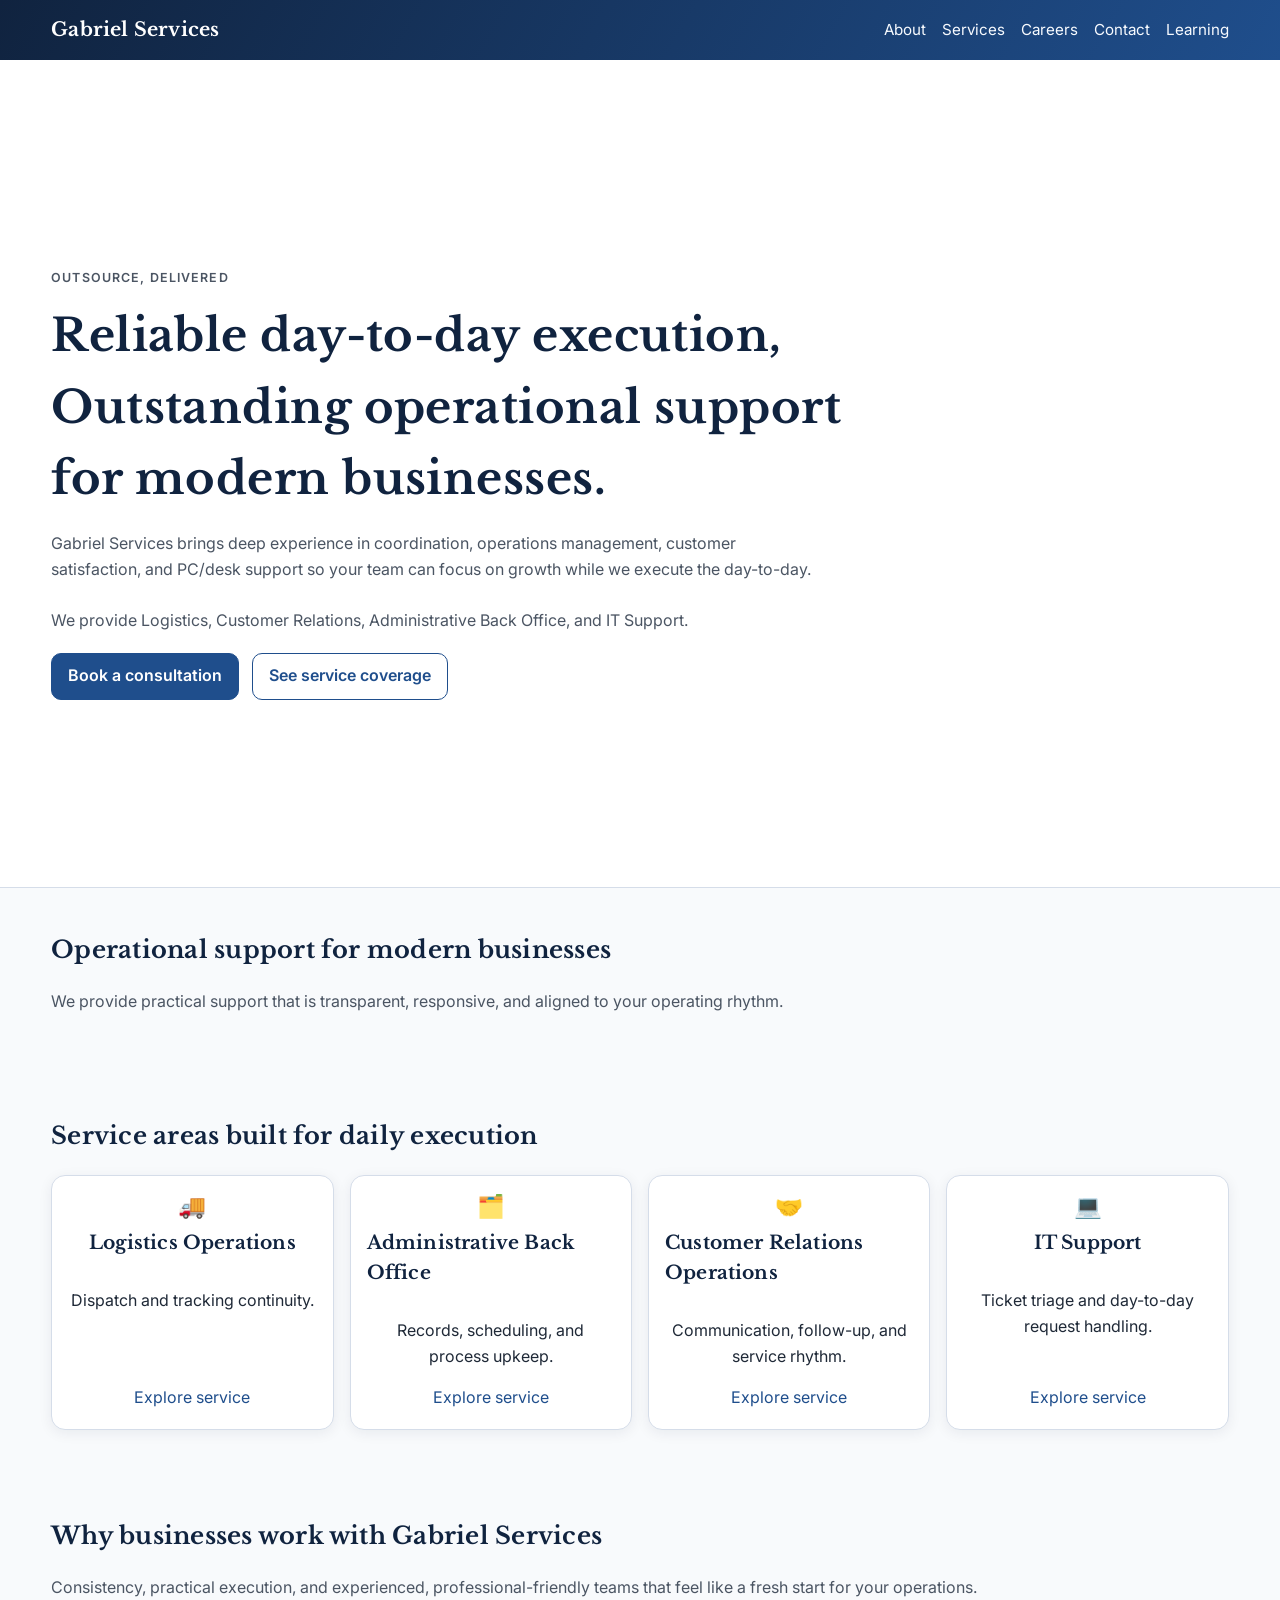
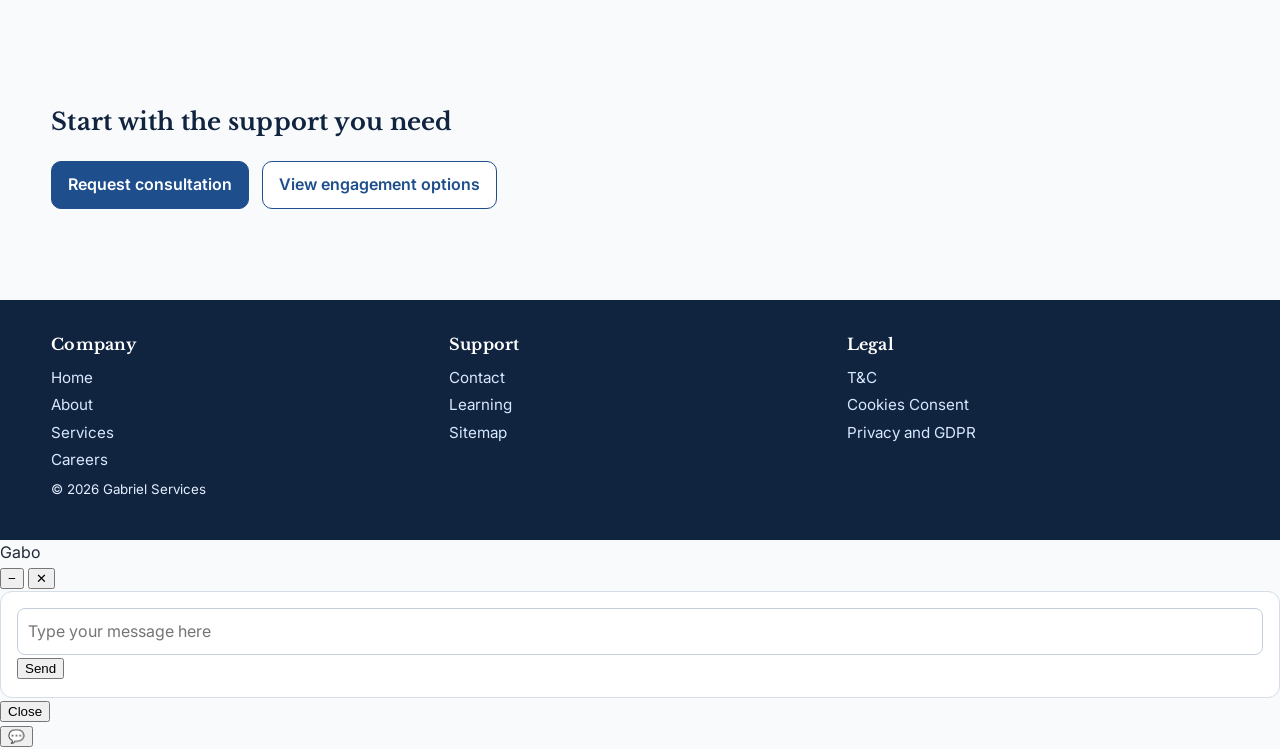
==== index.html @ 9053c262 "Merge branch 'main' into codex/add-icons-to-service-categories" ====
<!doctype html>
<html lang="en">
  <head>
    <meta charset="UTF-8" />
    <meta name="viewport" content="width=device-width, initial-scale=1.0" />
    <title>Gabriel Services | Outsource, Delivered</title>
    <link rel="preconnect" href="https://fonts.googleapis.com" />
    <link rel="preconnect" href="https://fonts.gstatic.com" crossorigin />
    <link
      href="https://fonts.googleapis.com/css2?family=Inter:wght@400;600;700&family=Libre+Baskerville:wght@400;700&display=swap"
      rel="stylesheet"
    />
    <link rel="stylesheet" href="assets/styles.css" />
    <link
      rel="stylesheet"
      href="https://cdnjs.cloudflare.com/ajax/libs/font-awesome/6.5.0/css/all.min.css"
      crossorigin="anonymous"
      referrerpolicy="no-referrer"
    />
  </head>
  <body>
    <header>
      <div class="container topbar">
        <a class="brand serif" href="/myservices/">Gabriel Services</a>
        <nav class="main-nav">
          <a href="/myservices/about/">About</a><a href="/myservices/services/">Services</a
          ><a href="/myservices/careers/">Careers</a><a href="/myservices/contact/">Contact</a
          ><a href="/myservices/learning/">Learning</a>
        </nav>
      </div>
    </header>

    <section class="hero">
      <div class="container">
        <p class="eyebrow">Outsource, Delivered</p>
        <h1>
          Reliable day-to-day execution,<br />
          Outstanding operational support<br />
          for modern businesses.
        </h1>
        <p>
          Gabriel Services brings deep experience in coordination, operations
          management, customer satisfaction, and PC/desk support so your team
          can focus on growth while we execute the day-to-day.
          <br /><br />
          We provide Logistics, Customer Relations, Administrative Back Office,
          and IT Support.
        </p>
        <div class="cta-row">
          <a class="btn primary" href="/myservices/contact/">Book a consultation</a>
          <a class="btn ghost" href="/myservices/services/">See service coverage</a>
        </div>
      </div>
    </section>

    <section class="section">
      <div class="container">
        <h2>Operational support for modern businesses</h2>
        <p class="muted">
          We provide practical support that is transparent, responsive, and
          aligned to your operating rhythm.
        </p>
      </div>
    </section>
    <section class="section">
      <div class="container">
        <h2>Service areas built for daily execution</h2>
        <div class="grid four services-preview-grid">
          <article class="card service-card">
            <span class="service-icon" aria-hidden="true">🚚</span>
            <h3 data-scramble="Logistics Operations">Logistics Operations</h3>
            <p>Dispatch and tracking continuity.</p>
            <a href="/myservices/services/logistics-operations/">Explore service</a>
          </article>
          <article class="card service-card">
            <span class="service-icon" aria-hidden="true">🗂️</span>
            <h3 data-scramble="Administrative Back Office">
              Administrative Back Office
            </h3>
            <p>Records, scheduling, and process upkeep.</p>
            <a href="/myservices/services/administrative-backoffice/">Explore service</a>
          </article>
          <article class="card service-card">
            <span class="service-icon" aria-hidden="true">🤝</span>
            <h3 data-scramble="Customer Relations Operations">
              Customer Relations Operations
            </h3>
            <p>Communication, follow-up, and service rhythm.</p>
            <a href="/myservices/services/customer-relations/">Explore service</a>
          </article>
          <article class="card service-card">
            <span class="service-icon" aria-hidden="true">💻</span>
            <h3 data-scramble="IT Support">IT Support</h3>
            <p>Ticket triage and day-to-day request handling.</p>
            <a href="/myservices/services/it-support/">Explore service</a>
          </article>
        </div>
      </div>
    </section>

    <section class="section">
      <div class="container">
        <h2>Why businesses work with Gabriel Services</h2>
        <p class="muted">
          Consistency, practical execution, and experienced,
          professional-friendly teams that feel like a fresh start for your
          operations.
        </p>
      </div>
    </section>
    <section class="section">
      <div class="container">
        <h2>Start with the support you need</h2>
        <div class="cta-row">
          <a class="btn primary" href="/myservices/contact/">Request consultation</a
          ><a class="btn ghost" href="/myservices/services/">View engagement options</a>
        </div>
      </div>
    </section>

    <footer>
      <div class="container footer-grid">
        <div>
          <h4>Company</h4>
          <a href="/myservices/">Home</a><a href="/myservices/about/">About</a
          ><a href="/myservices/services/">Services</a><a href="/myservices/careers/">Careers</a>
        </div>
        <div>
          <h4>Support</h4>
          <a href="/myservices/contact/">Contact</a><a href="/myservices/learning/">Learning</a
          ><a href="/myservices/sitemap.xml">Sitemap</a>
        </div>
        <div>
          <h4>Legal</h4>
          <a href="/myservices/legal/terms.html">T&C</a
          ><a href="/myservices/legal/cookies.html">Cookies Consent</a
          ><a href="/myservices/legal/privacy-gdpr.html">Privacy and GDPR</a>
        </div>
      </div>
      <div class="container"><small>© 2026 Gabriel Services</small></div>
    </footer>

    <nav class="mobile-nav" aria-label="Mobile Navigation">
      <div id="services-dropup" class="services-dropup">
        <a href="/myservices/services/logistics-operations/">Logistics</a>
        <a href="/myservices/services/administrative-backoffice/">Admin Back Office</a>
        <a href="/myservices/services/customer-relations/">Customer Relations</a>
        <a href="/myservices/services/it-support/">IT Support</a>
      </div>
      <div class="menu">
        <a href="/myservices/">Home</a>
        <button id="mobile-services-toggle" type="button">Services</button>
        <a href="/myservices/careers/">Careers</a>
        <a href="#chatbot-container" id="open-chatbot-link">Chatbot</a>
        <a href="/myservices/contact/">Contact</a>
      </div>
    </nav>

    <div
      id="chatbot-container"
      class="minimized"
      role="dialog"
      aria-label="Gabo chatbot"
    >
      <div id="chatbot-header">
        <span>Gabo</span>
        <div id="chatbot-header-controls">
          <button id="chatbot-minimize" type="button" aria-label="Minimize">
            &minus;
          </button>
          <button id="chatbot-close" type="button" aria-label="Close">
            &#10005;
          </button>
        </div>
      </div>
      <div id="chat-log" aria-live="polite"></div>
      <div id="chatbot-form-container">
        <form id="chatbot-input-row" autocomplete="off">
          <input
            id="chatbot-input"
            type="text"
            placeholder="Type your message here"
            required
            maxlength="1000"
          /><button id="chatbot-send" type="submit" aria-label="Send">
            Send
          </button>
        </form>
        <button id="chatbot-close-footer" type="button">Close</button>
      </div>
    </div>
    <div id="chatbot-backdrop" class="hidden" aria-hidden="true"></div>
    <button
      id="chatbot-launcher"
      class="visible"
      type="button"
      aria-label="Open chatbot"
      aria-expanded="false"
    >
      <span aria-hidden="true">💬</span>
    </button>
    <script src="/myservices/assets/footer.js"></script>
    <script src="/myservices/assets/main.js"></script>
  </body>
</html>
---- assets/styles.css ----
:root {
  --brand-navy: #10233f;
  --brand-blue: #1f4e8c;
  --brand-sky: #e9f1fb;
  --brand-gold: #b18a41;
  --text: #1f2937;
  --muted: #4b5563;
  --surface: #fff;
  --border: #d5dde9;
  --cta: #1f4e8c;
  --cta-hover: #163860;
}
* {
  box-sizing: border-box;
}
body {
  margin: 0;
  color: var(--text);
  background: #f8fafc;
  font-family: "Inter", "Segoe UI", Arial, sans-serif;
  line-height: 1.6;
  padding-bottom: 0;
}
.skip-link {
  position: absolute;
  left: -999px;
  top: 0.5rem;
  z-index: 200;
  background: #ffffff;
  color: var(--brand-navy);
  border: 2px solid var(--brand-blue);
  border-radius: 8px;
  padding: 0.45rem 0.75rem;
}
.skip-link:focus {
  left: 0.8rem;
}
h1,
h2,
h3,
h4,
.serif {
  font-family: "Libre Baskerville", "Times New Roman", Georgia, serif;
  letter-spacing: 0.01em;
}
a {
  color: var(--brand-blue);
  text-decoration: none;
}
a:hover {
  text-decoration: underline;
}
.container {
  width: min(1200px, 92vw);
  margin: 0 auto;
}
header {
  background: linear-gradient(120deg, var(--brand-navy), var(--brand-blue));
  color: #fff;
  position: sticky;
  top: 0;
  z-index: 50;
}
.topbar {
  display: flex;
  justify-content: space-between;
  align-items: center;
  padding: 0.9rem 0;
}
.brand {
  font-size: 1.2rem;
  font-weight: 700;
  color: #fff;
}
.main-nav {
  display: flex;
  gap: 1rem;
}
.main-nav a {
  color: #f8fbff;
  font-size: 0.95rem;
}
.hero {
  min-height: calc(100svh - 72px);
  display: flex;
  align-items: center;
  padding: clamp(2.5rem, 6vh, 5rem) 0 clamp(2rem, 5vh, 4rem);
  background: #fff;
  border-bottom: 1px solid var(--border);
}
.eyebrow {
  text-transform: uppercase;
  font-size: 0.78rem;
  letter-spacing: 0.09em;
  color: var(--brand-gold);
  font-weight: 600;
}
.hero h1 {
  margin: 0.5rem 0 1rem;
  font-size: clamp(1.8rem, 4vw, 2.8rem);
  color: var(--brand-navy);
}
.hero p {
  max-width: 760px;
  color: var(--muted);
}
.cta-row {
  display: flex;
  gap: 0.8rem;
  flex-wrap: wrap;
  margin-top: 1.2rem;
}
.btn {
  display: inline-flex;
  align-items: center;
  justify-content: center;
  border: 1px solid var(--cta);
  padding: 0.62rem 1rem;
  border-radius: 10px;
  font-weight: 600;
}
.btn.primary {
  background: var(--cta);
  color: #fff;
}
.btn.primary:hover {
  background: var(--cta-hover);
  text-decoration: none;
}
.btn.ghost {
  color: var(--cta);
  background: #fff;
}
.section {
  padding: 2.7rem 0;
}
.section h2 {
  color: var(--brand-navy);
  margin-top: 0;
}
.grid {
  display: grid;
  gap: 1rem;
}
.grid.four {
  grid-template-columns: repeat(4, minmax(0, 1fr));
}
.card {
  background: var(--surface);
  border: 1px solid var(--border);
  border-radius: 14px;
  padding: 1rem;
  box-shadow: 0 3px 14px rgba(16, 35, 63, 0.07);
}
.card h3 {
  margin-top: 0.2rem;
  color: var(--brand-navy);
}
.service-icon {
  font-size: 1.4rem;
  line-height: 1;
  display: inline-block;
  margin-bottom: 0.5rem;
}
.services-grid .card {
  padding-bottom: calc(1rem + 7px);
}
.services-grid .card h3 {
  margin-top: 0;
}
.service-card {
  padding-top: calc(1rem + 2.5px);
  padding-bottom: calc(1rem + 2.5px);
  display: flex;
  flex-direction: column;
  justify-content: space-between;
  align-items: center;
  text-align: center;
}
.service-card h3 {
  width: auto;
  min-height: 0;
  display: block;
  text-align: left;
}
.service-card p {
  margin: 0.7rem 0 1rem;
}
.service-card a {
  margin-top: auto;
}
.muted {
  color: var(--muted);
}
footer {
  background: var(--brand-navy);
  color: #e5efff;
  padding: 2rem 0 2.4rem;
  margin-top: 3rem;
}
.footer-grid {
  display: grid;
  grid-template-columns: repeat(auto-fit, minmax(180px, 1fr));
  gap: 1rem;
}
footer h4 {
  margin: 0 0 0.5rem;
  font-size: 1rem;
  color: #fff;
}
footer a {
  display: block;
  color: #d8e8ff;
  margin-bottom: 0.2rem;
  font-size: 0.95rem;
}
.footer-meta {
  border-top: 1px solid rgba(255, 255, 255, 0.18);
  margin-top: 1.2rem;
  padding-top: 0.8rem;
}
.legal-date {
  background: #fff6e8;
  border-left: 4px solid var(--brand-gold);
  padding: 0.7rem 0.8rem;
  border-radius: 8px;
}
form {
  background: #fff;
  border: 1px solid var(--border);
  border-radius: 12px;
  padding: 1rem;
}
label {
  display: block;
  font-weight: 600;
  margin: 0.6rem 0 0.3rem;
}
input,
select,
textarea {
  width: 100%;
  padding: 0.62rem;
  border-radius: 8px;
  border: 1px solid #c5cfdb;
  font: inherit;
}
textarea {
  min-height: 130px;
}
.form-grid {
  display: grid;
  grid-template-columns: repeat(2, minmax(0, 1fr));
  gap: 0.8rem;
}
.form-actions {
  display: flex;
  gap: 0.6rem;
  margin-top: 1rem;
  flex-wrap: wrap;
}
.entry-group {
  display: flex;
  flex-direction: column;
  gap: 0.45rem;
}
.entry-group-header {
  display: flex;
  align-items: center;
  justify-content: space-between;
  gap: 0.5rem;
}
.entry-group-header label {
  margin: 0;
}
.entry-group-actions {
  display: flex;
  gap: 0.35rem;
  flex-wrap: wrap;
  justify-content: flex-end;
}
.entry-btn {
  padding: 0.3rem 0.6rem;
  border-radius: 8px;
  font-size: 0.85rem;
}
.entry-list {
  display: flex;
  flex-direction: column;
  gap: 0.4rem;
}
.best-contact-row {
  display: grid;
  grid-template-columns: 1fr 1fr;
  gap: 0.5rem;
}
.inquiry-grid {
  margin-top: 0.6rem;
}
.full-row {
  grid-column: 1 / -1;
}
.human-check {
  display: none;
}
/* mobile nav */
.mobile-nav {
  position: fixed;
  bottom: 20px;
  left: 50%;
  transform: translateX(-50%);
  width: min(700px, 94%);
  background: #0f1f38;
  border: 1px solid #2a426b;
  border-radius: 14px;
  display: none;
  z-index: 70;
  box-shadow: 0 8px 30px rgba(0, 0, 0, 0.25);
}
.mobile-nav .menu {
  display: flex;
  justify-content: space-around;
  padding: 0.5rem;
}
.mobile-nav button,
.mobile-nav a {
  color: #f1f7ff;
  background: transparent;
  border: none;
  font-size: 0.82rem;
  padding: 0.5rem;
}
.services-dropup {
  position: absolute;
  bottom: 56px;
  left: 16%;
  right: 16%;
  background: #fff;
  border: 1px solid var(--border);
  border-radius: 10px;
  display: none;
  padding: 0.4rem;
}
.services-dropup.open {
  display: block;
}
.services-dropup a {
  display: block;
  padding: 0.4rem;
  color: var(--brand-navy);
}
@media (max-width: 900px) {
  body {
    padding-bottom: 90px;
  }
  .hero {
    min-height: auto;
  }
  .grid.four {
    grid-template-columns: repeat(2, minmax(0, 1fr));
  }
  .main-nav {
    display: none;
  }
  .mobile-nav {
    display: block;
  }
}
@media (max-width: 1024px) {
  .services-page .services-grid {
    grid-template-columns: 1fr;
    justify-items: center;
    gap: 0.9rem;
    scroll-snap-type: y mandatory;
  }
  .services-page .services-grid .card {
    width: 95%;
    min-height: calc(100svh - 190px);
    scroll-snap-align: start;
    display: flex;
    flex-direction: column;
    justify-content: center;
  }
}
@media (max-width: 1200px) and (min-width: 901px) {
  .grid.four {
    grid-template-columns: repeat(3, minmax(0, 1fr));
  }
}
@media (max-height: 760px) and (min-width: 901px) {
  .hero {
    min-height: auto;
    padding: 2.75rem 0;
  }
}
@media (max-width: 640px) {
  .form-grid,
  .footer-grid {
    grid-template-columns: 1fr;
  }
}
@media (prefers-reduced-motion: reduce) {
  * {
    scroll-behavior: auto !important;
    transition: none !important;
    animation: none !important;
  }
}
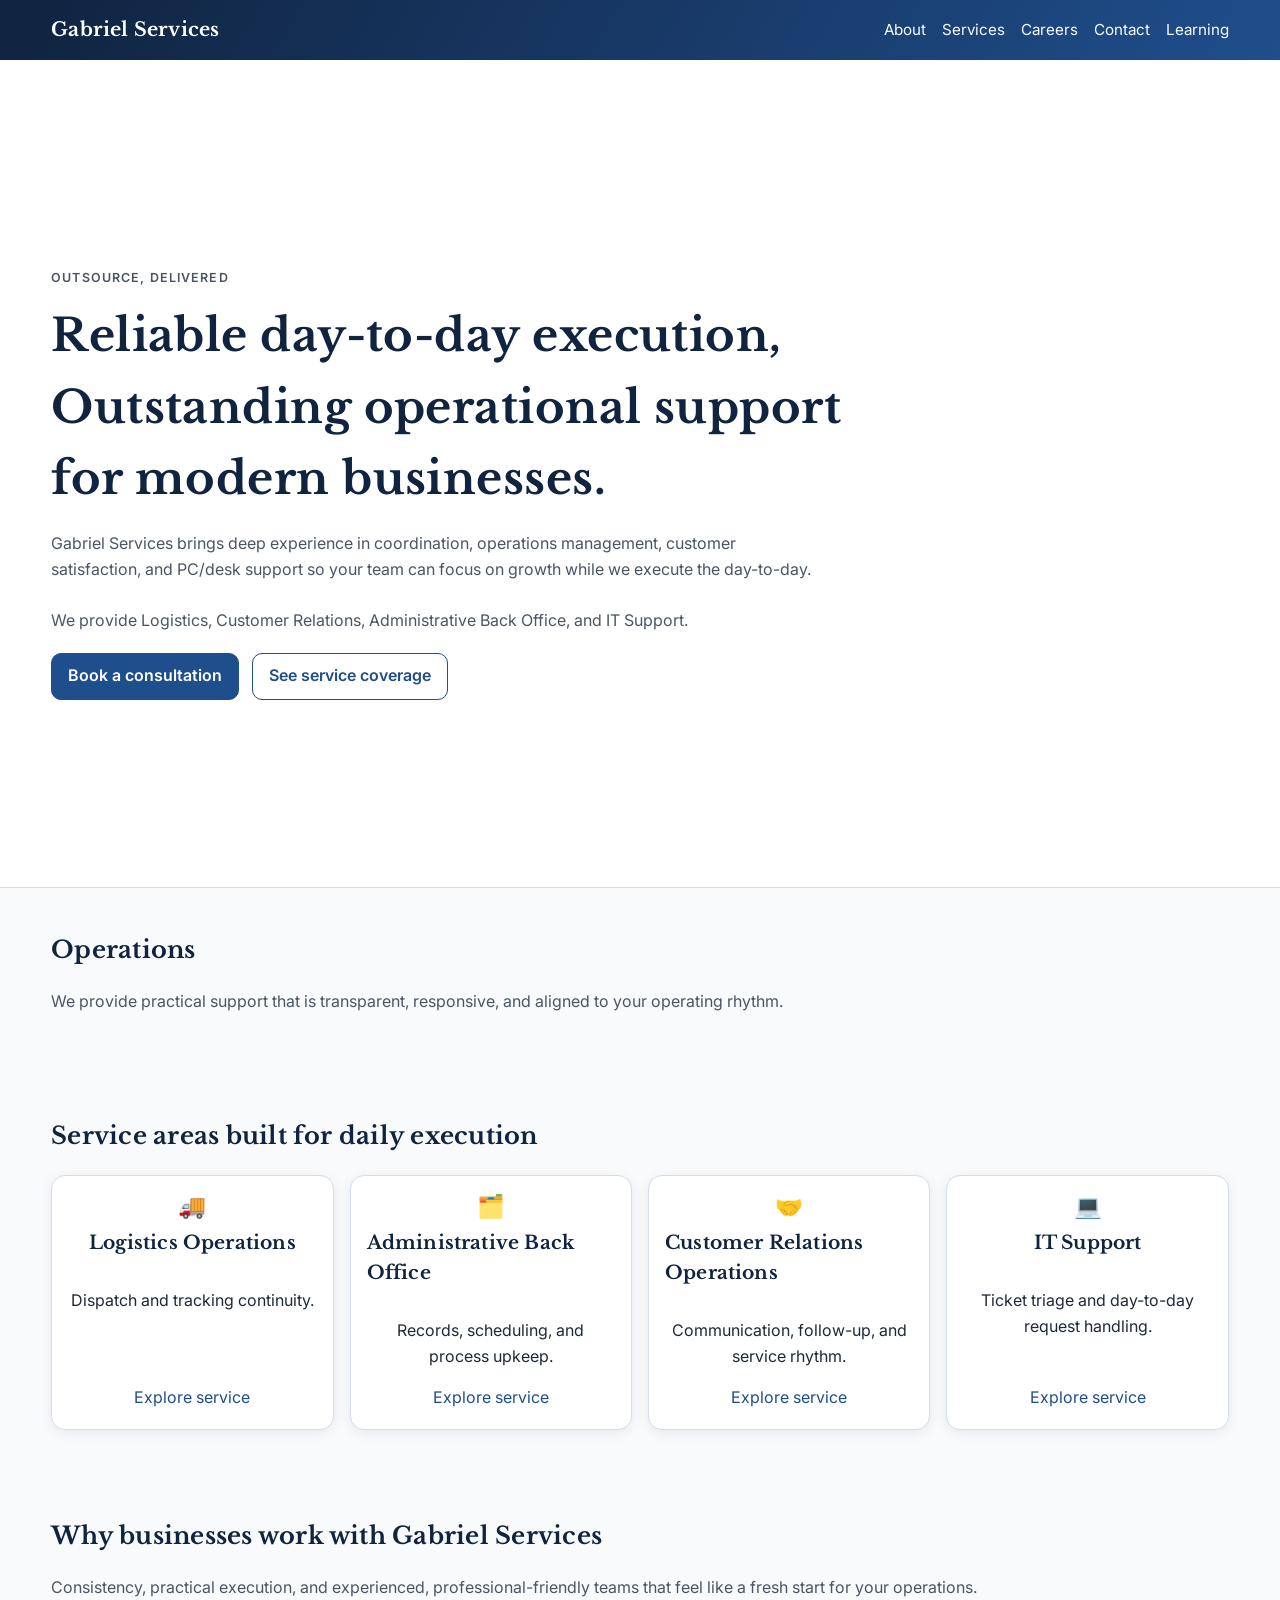
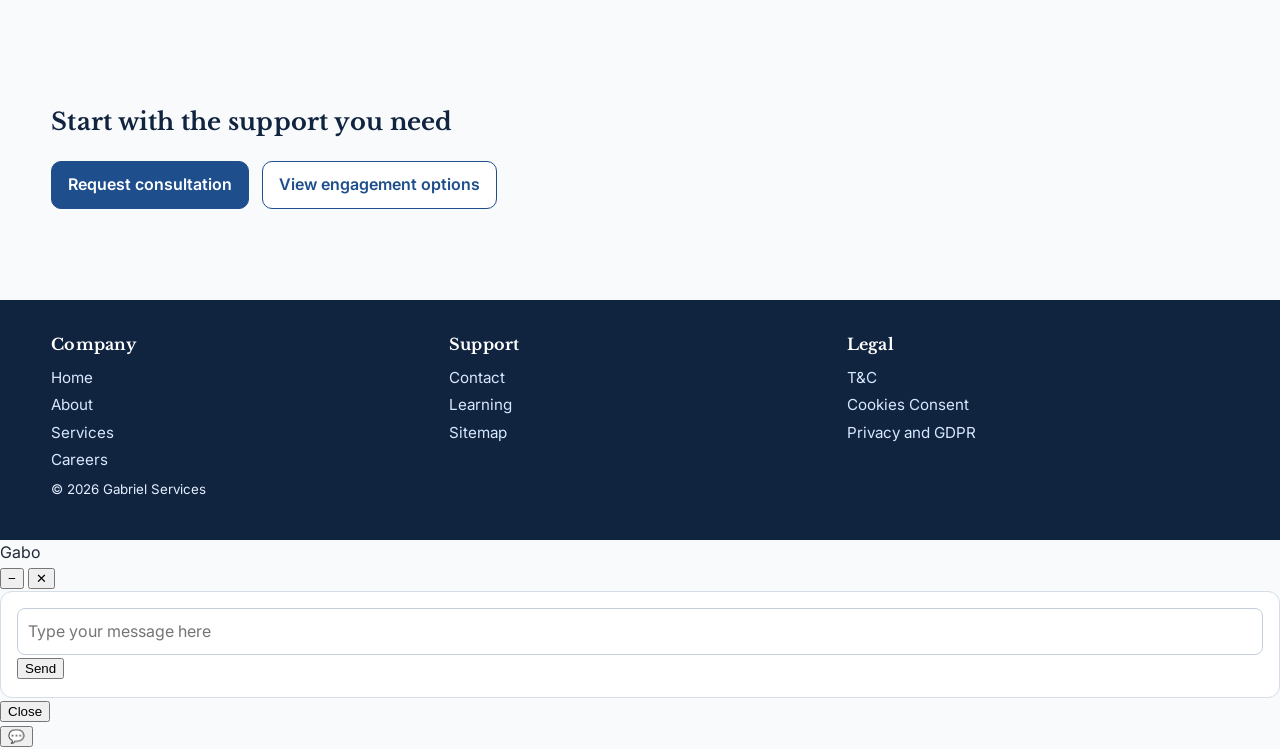
==== commit 9c699574: "Update index.html" ====
--- a/index.html
+++ b/index.html
@@ -55,7 +55,7 @@
 
     <section class="section">
       <div class="container">
-        <h2>Operational support for modern businesses</h2>
+        <h2>Operations</h2>
         <p class="muted">
           We provide practical support that is transparent, responsive, and
           aligned to your operating rhythm.
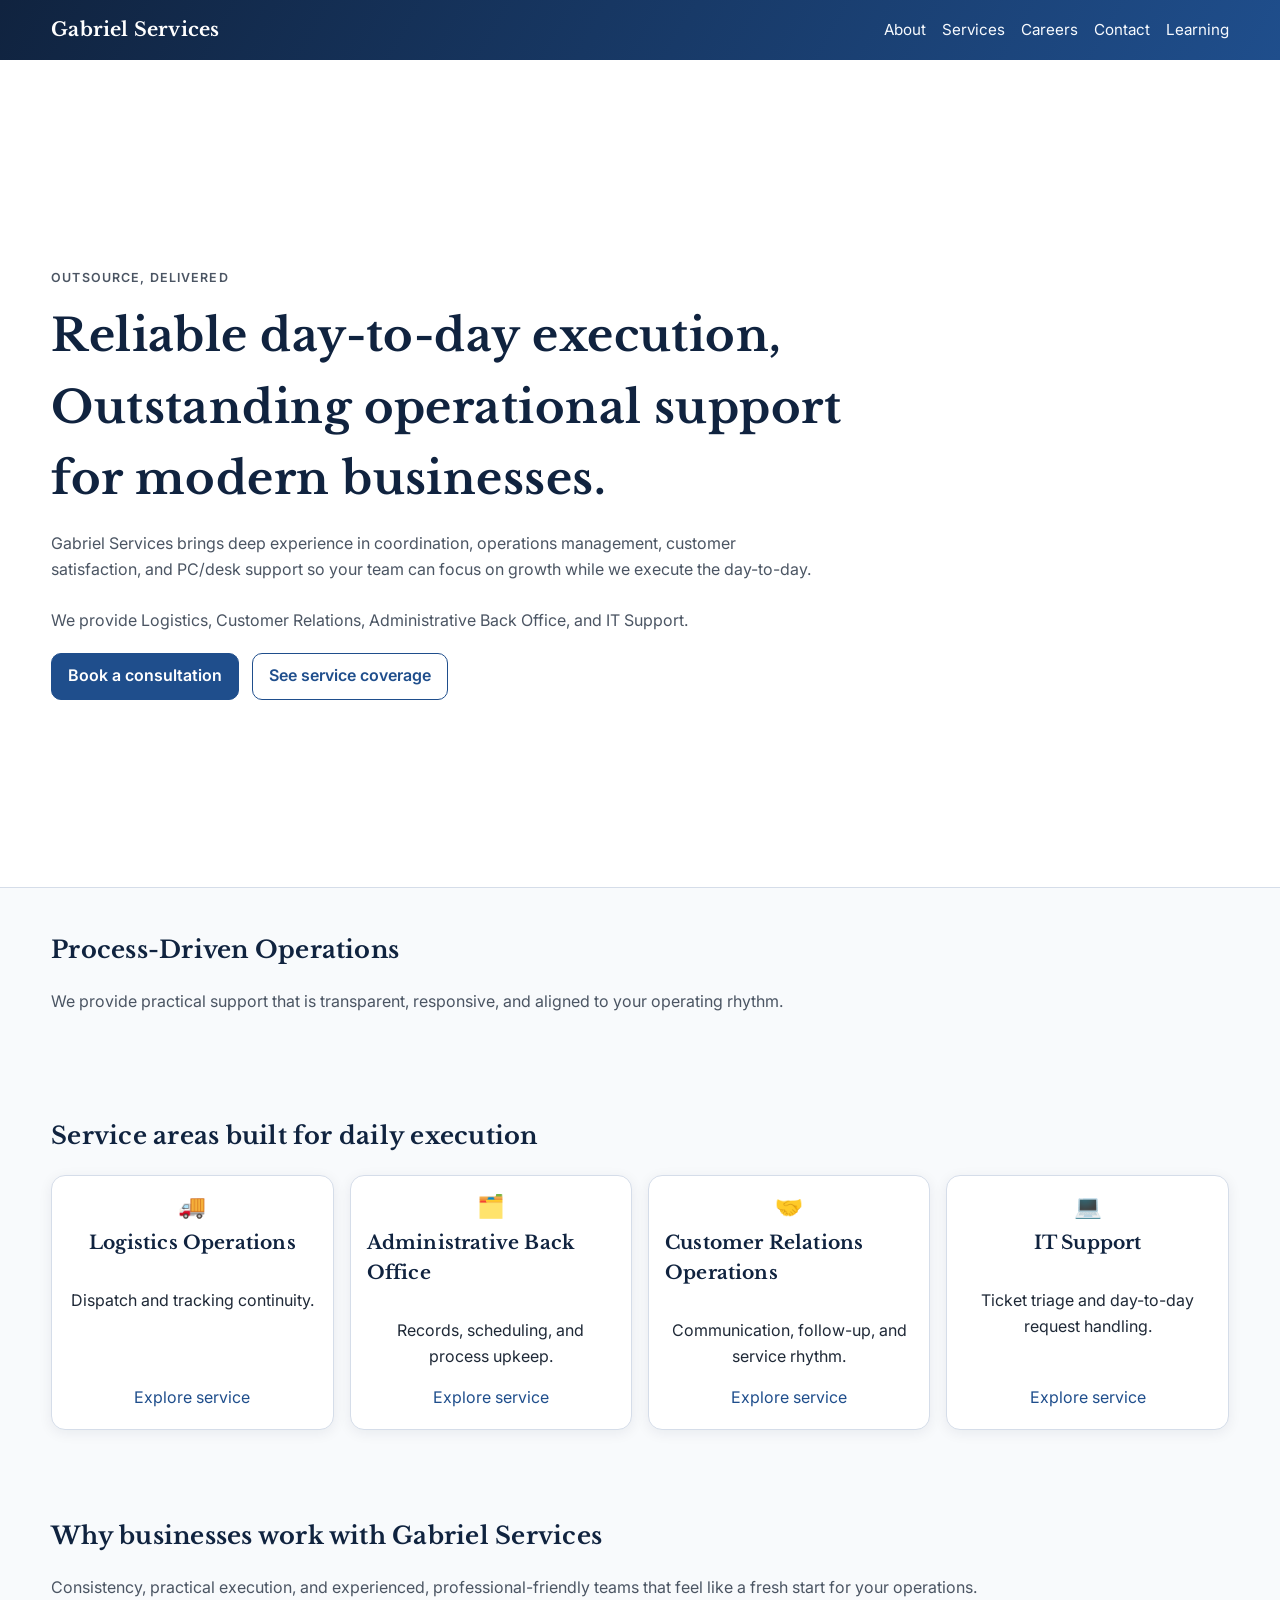
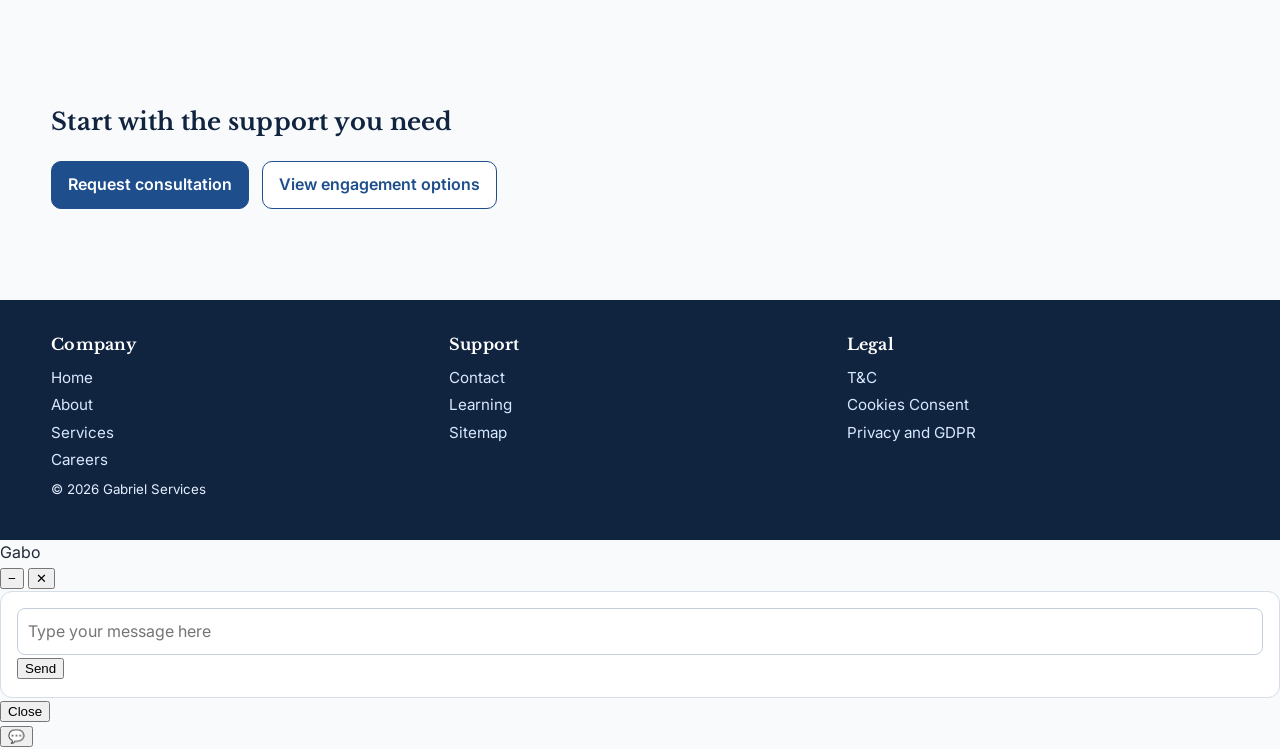
==== commit 7845c9bf: "Update index.html" ====
--- a/index.html
+++ b/index.html
@@ -55,7 +55,7 @@
 
     <section class="section">
       <div class="container">
-        <h2>Operations</h2>
+        <h2>Process-Driven Operations</h2>
         <p class="muted">
           We provide practical support that is transparent, responsive, and
           aligned to your operating rhythm.
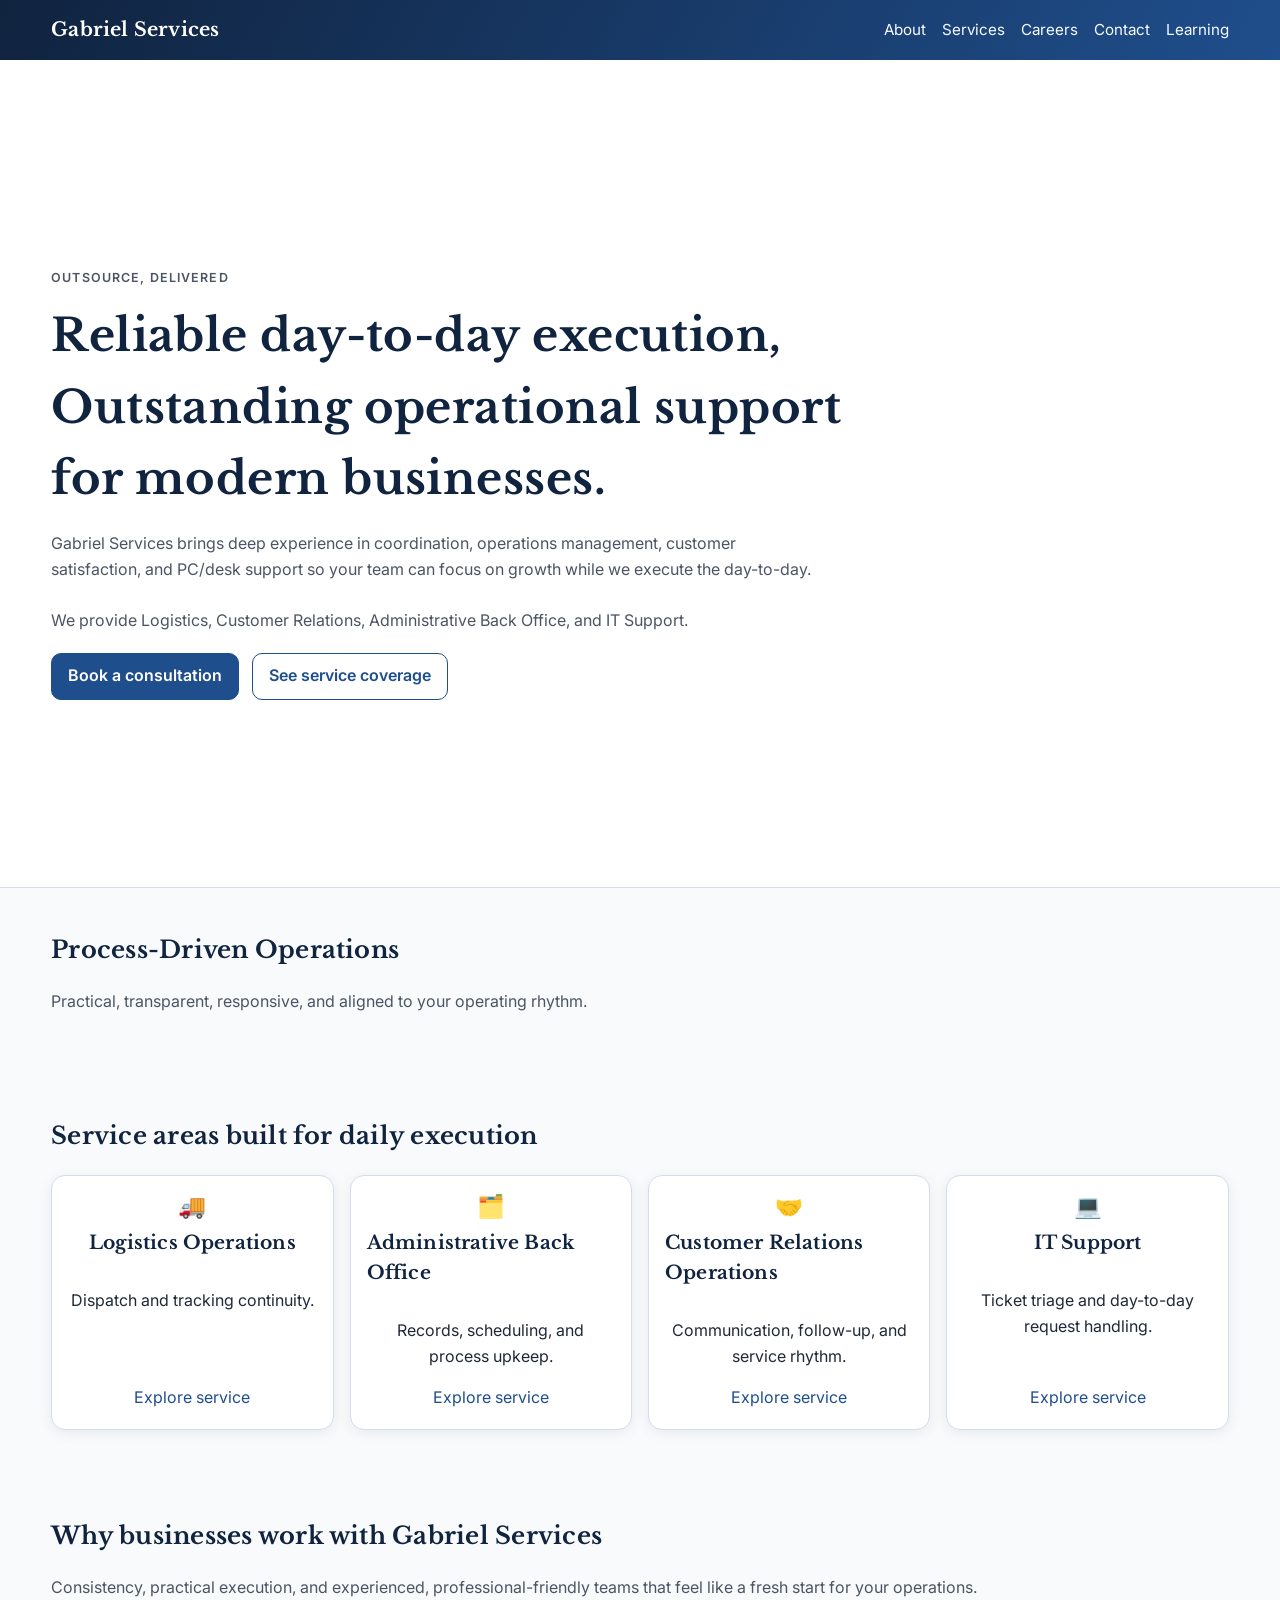
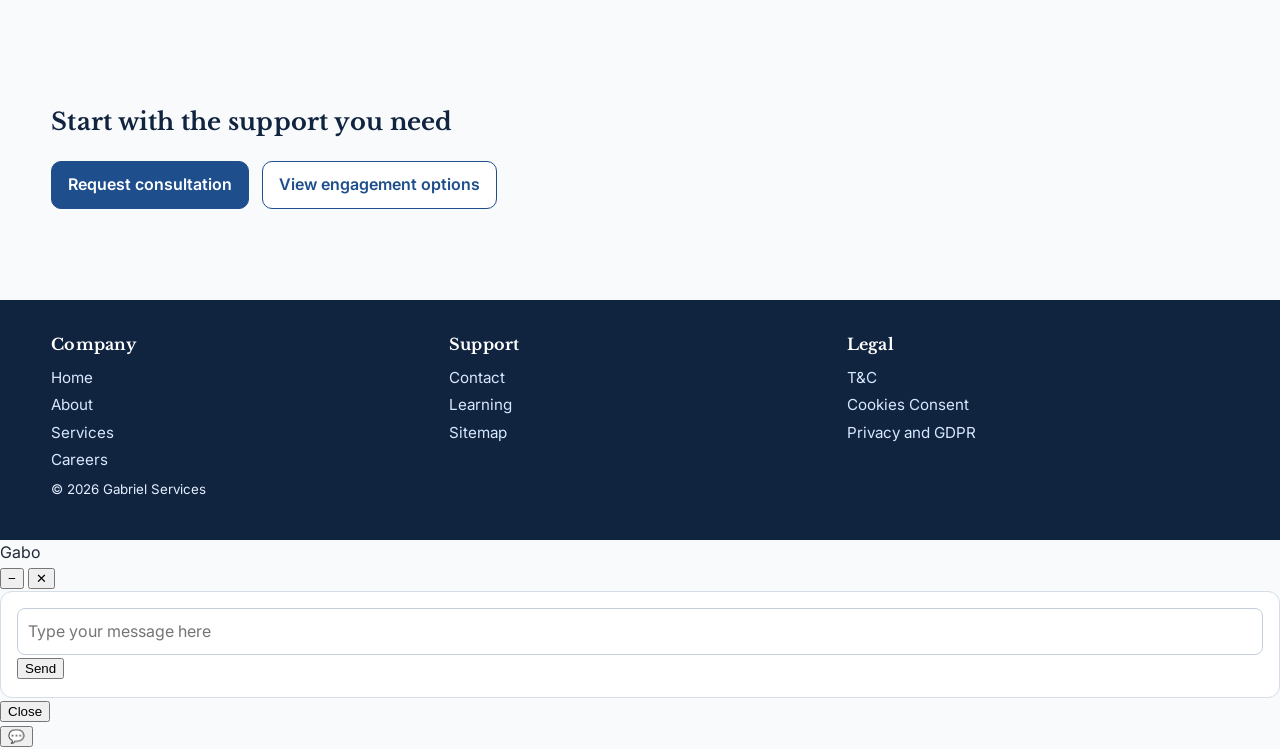
==== commit b6acd57f: "Update index.html" ====
--- a/index.html
+++ b/index.html
@@ -57,8 +57,7 @@
       <div class="container">
         <h2>Process-Driven Operations</h2>
         <p class="muted">
-          We provide practical support that is transparent, responsive, and
-          aligned to your operating rhythm.
+          Practical, transparent, responsive, and aligned to your operating rhythm.
         </p>
       </div>
     </section>
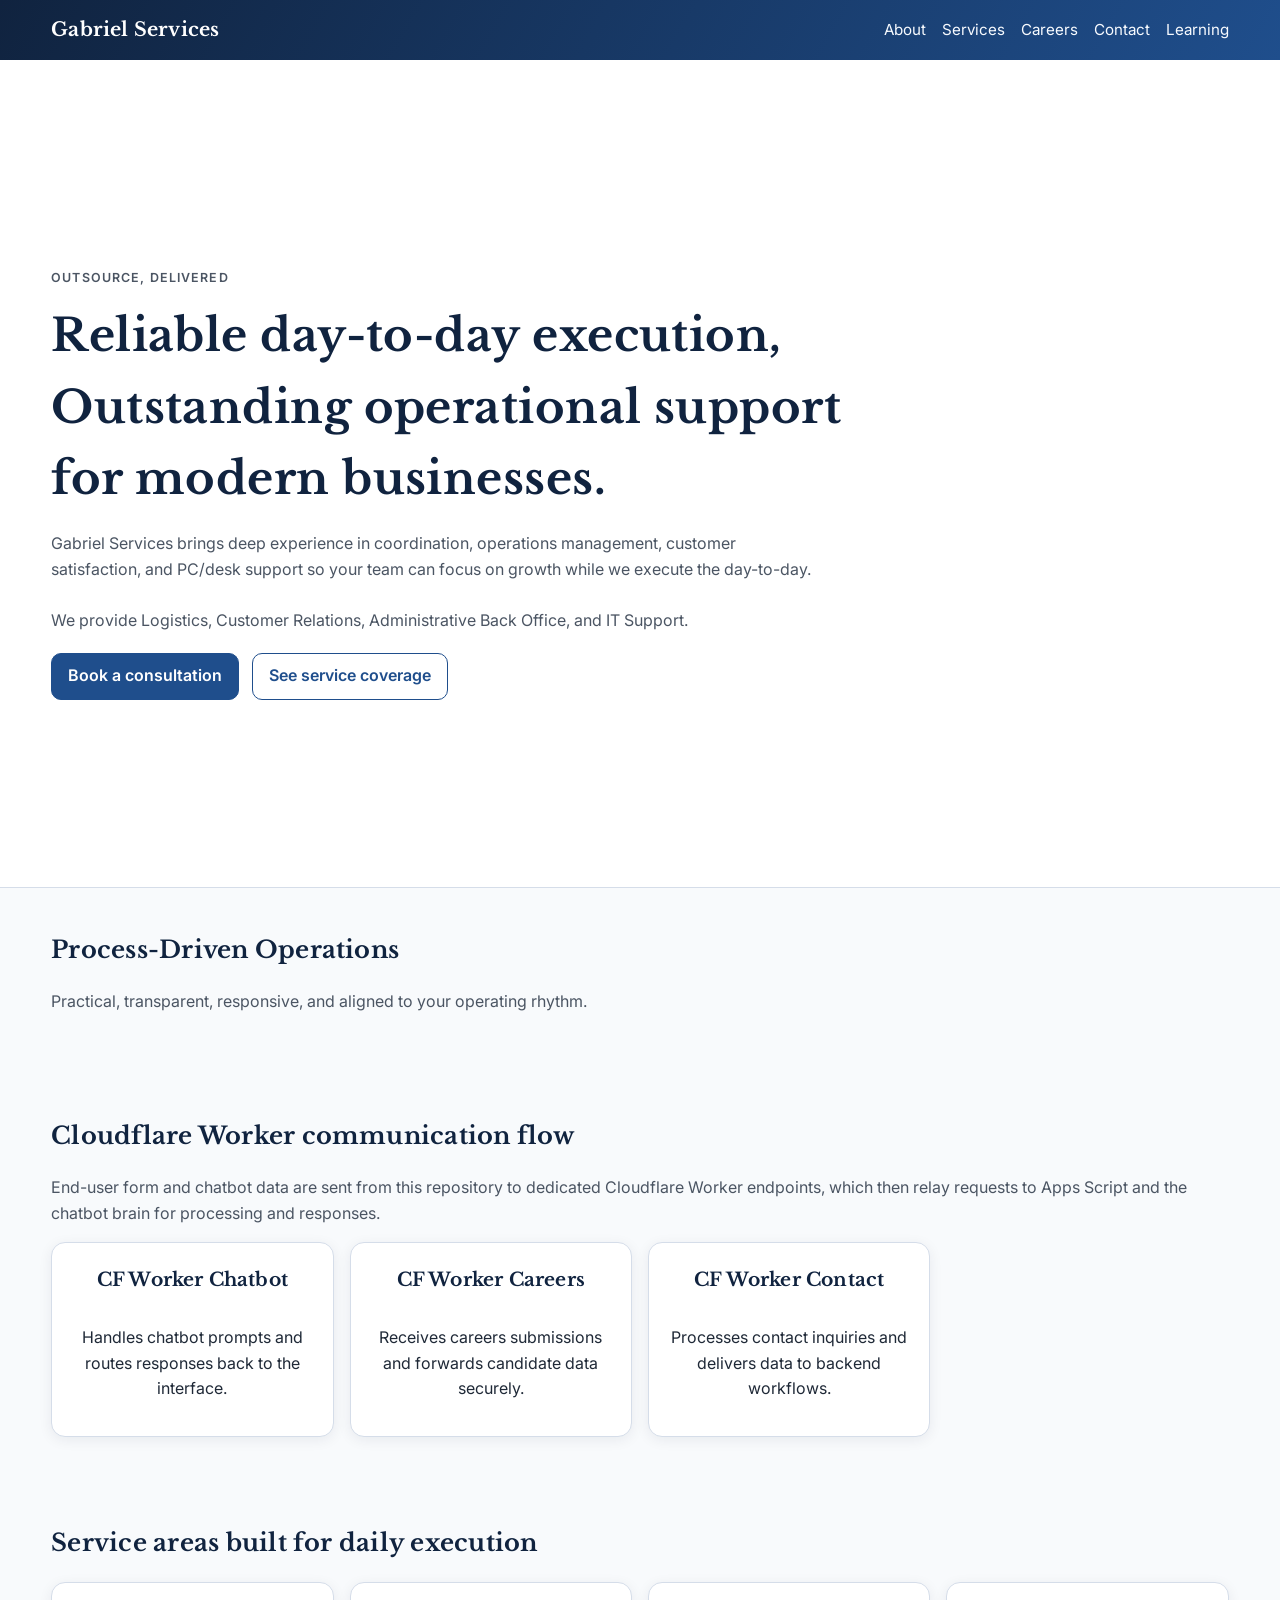
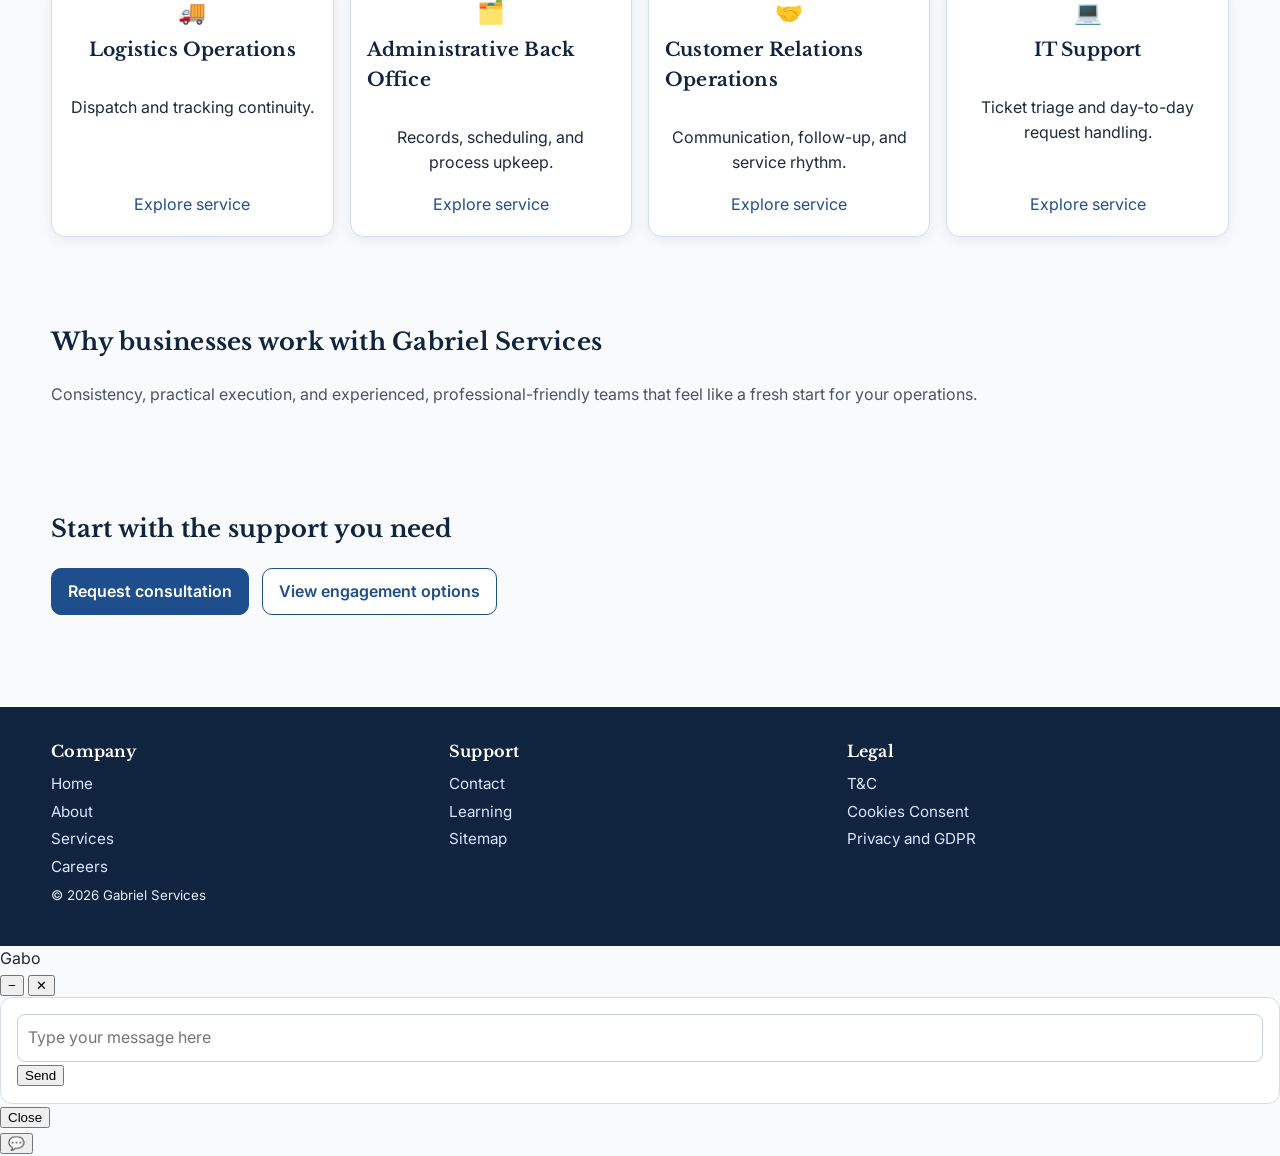
==== commit a5e71bb9: "Add CF Worker communication wording and chatbot endpoint naming" ====
--- a/index.html
+++ b/index.html
@@ -63,6 +63,31 @@
     </section>
     <section class="section">
       <div class="container">
+        <h2>Cloudflare Worker communication flow</h2>
+        <p class="muted">
+          End-user form and chatbot data are sent from this repository to dedicated
+          Cloudflare Worker endpoints, which then relay requests to Apps Script and
+          the chatbot brain for processing and responses.
+        </p>
+        <div class="grid four services-preview-grid">
+          <article class="card service-card">
+            <h3>CF Worker Chatbot</h3>
+            <p>Handles chatbot prompts and routes responses back to the interface.</p>
+          </article>
+          <article class="card service-card">
+            <h3>CF Worker Careers</h3>
+            <p>Receives careers submissions and forwards candidate data securely.</p>
+          </article>
+          <article class="card service-card">
+            <h3>CF Worker Contact</h3>
+            <p>Processes contact inquiries and delivers data to backend workflows.</p>
+          </article>
+        </div>
+      </div>
+    </section>
+
+    <section class="section">
+      <div class="container">
         <h2>Service areas built for daily execution</h2>
         <div class="grid four services-preview-grid">
           <article class="card service-card">
--- a/assets/styles.css
+++ b/assets/styles.css
@@ -192,6 +192,27 @@
 .muted {
   color: var(--muted);
 }
+
+.lazy-on-scroll {
+  opacity: 0;
+  transform: translateY(20px);
+  transition: opacity 320ms ease, transform 320ms ease;
+  will-change: opacity, transform;
+}
+
+.lazy-on-scroll.is-visible {
+  opacity: 1;
+  transform: translateY(0);
+}
+
+@media (prefers-reduced-motion: reduce) {
+  .lazy-on-scroll {
+    opacity: 1;
+    transform: none;
+    transition: none;
+  }
+}
+
 footer {
   background: var(--brand-navy);
   color: #e5efff;
@@ -367,7 +388,11 @@
   }
 }
 @media (max-width: 1024px) {
-  .services-page .services-grid {
+  .grid.four {
+    grid-template-columns: 1fr;
+  }
+  .services-page .services-grid,
+  .services-preview-grid {
     grid-template-columns: 1fr;
     justify-items: center;
     gap: 0.9rem;
@@ -381,6 +406,14 @@
     flex-direction: column;
     justify-content: center;
   }
+  .services-preview-grid .service-card {
+    width: 85%;
+    min-height: 95svh;
+    scroll-snap-align: start;
+    display: flex;
+    flex-direction: column;
+    justify-content: center;
+  }
 }
 @media (max-width: 1200px) and (min-width: 901px) {
   .grid.four {
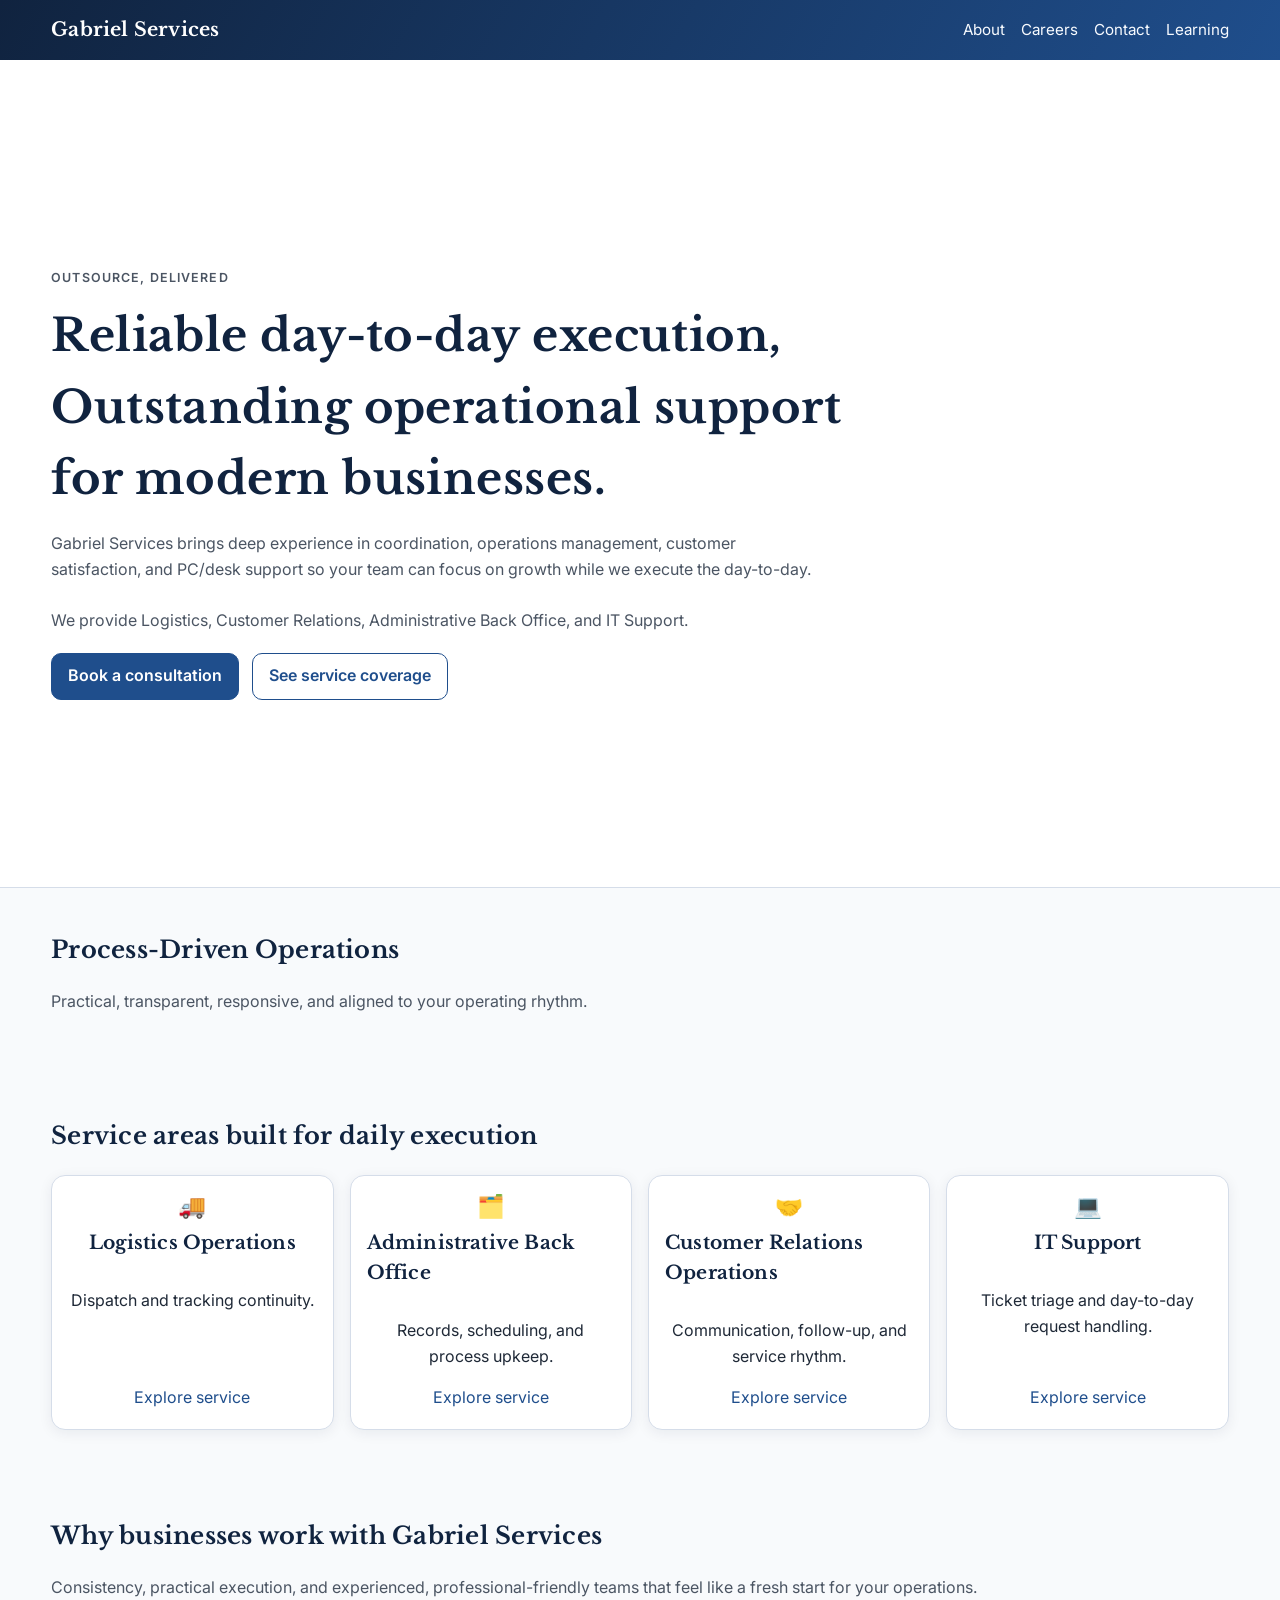
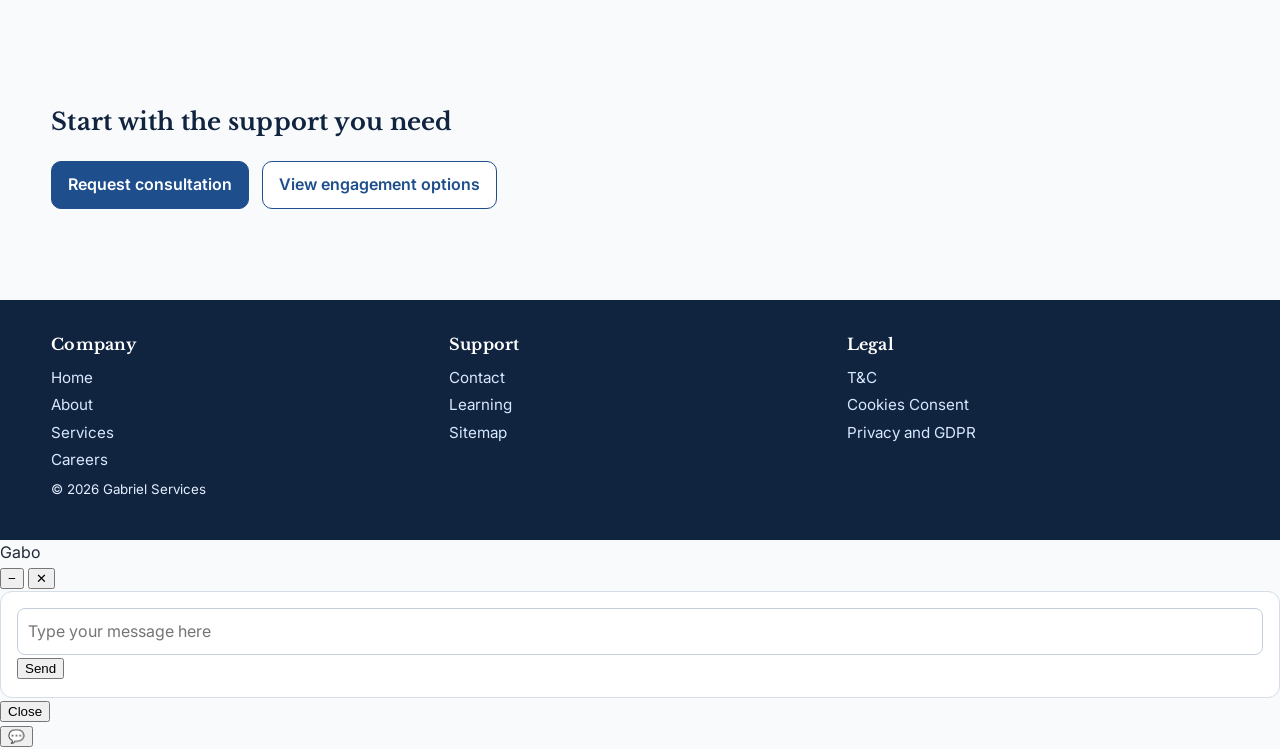
==== commit 024a97f8: "Remove Services link from top navigation menu" ====
--- a/index.html
+++ b/index.html
@@ -23,9 +23,8 @@
       <div class="container topbar">
         <a class="brand serif" href="/myservices/">Gabriel Services</a>
         <nav class="main-nav">
-          <a href="/myservices/about/">About</a><a href="/myservices/services/">Services</a
-          ><a href="/myservices/careers/">Careers</a><a href="/myservices/contact/">Contact</a
-          ><a href="/myservices/learning/">Learning</a>
+          <a href="/myservices/about/">About</a><a href="/myservices/careers/">Careers</a
+          ><a href="/myservices/contact/">Contact</a><a href="/myservices/learning/">Learning</a>
         </nav>
       </div>
     </header>
@@ -63,31 +62,6 @@
     </section>
     <section class="section">
       <div class="container">
-        <h2>Cloudflare Worker communication flow</h2>
-        <p class="muted">
-          End-user form and chatbot data are sent from this repository to dedicated
-          Cloudflare Worker endpoints, which then relay requests to Apps Script and
-          the chatbot brain for processing and responses.
-        </p>
-        <div class="grid four services-preview-grid">
-          <article class="card service-card">
-            <h3>CF Worker Chatbot</h3>
-            <p>Handles chatbot prompts and routes responses back to the interface.</p>
-          </article>
-          <article class="card service-card">
-            <h3>CF Worker Careers</h3>
-            <p>Receives careers submissions and forwards candidate data securely.</p>
-          </article>
-          <article class="card service-card">
-            <h3>CF Worker Contact</h3>
-            <p>Processes contact inquiries and delivers data to backend workflows.</p>
-          </article>
-        </div>
-      </div>
-    </section>
-
-    <section class="section">
-      <div class="container">
         <h2>Service areas built for daily execution</h2>
         <div class="grid four services-preview-grid">
           <article class="card service-card">
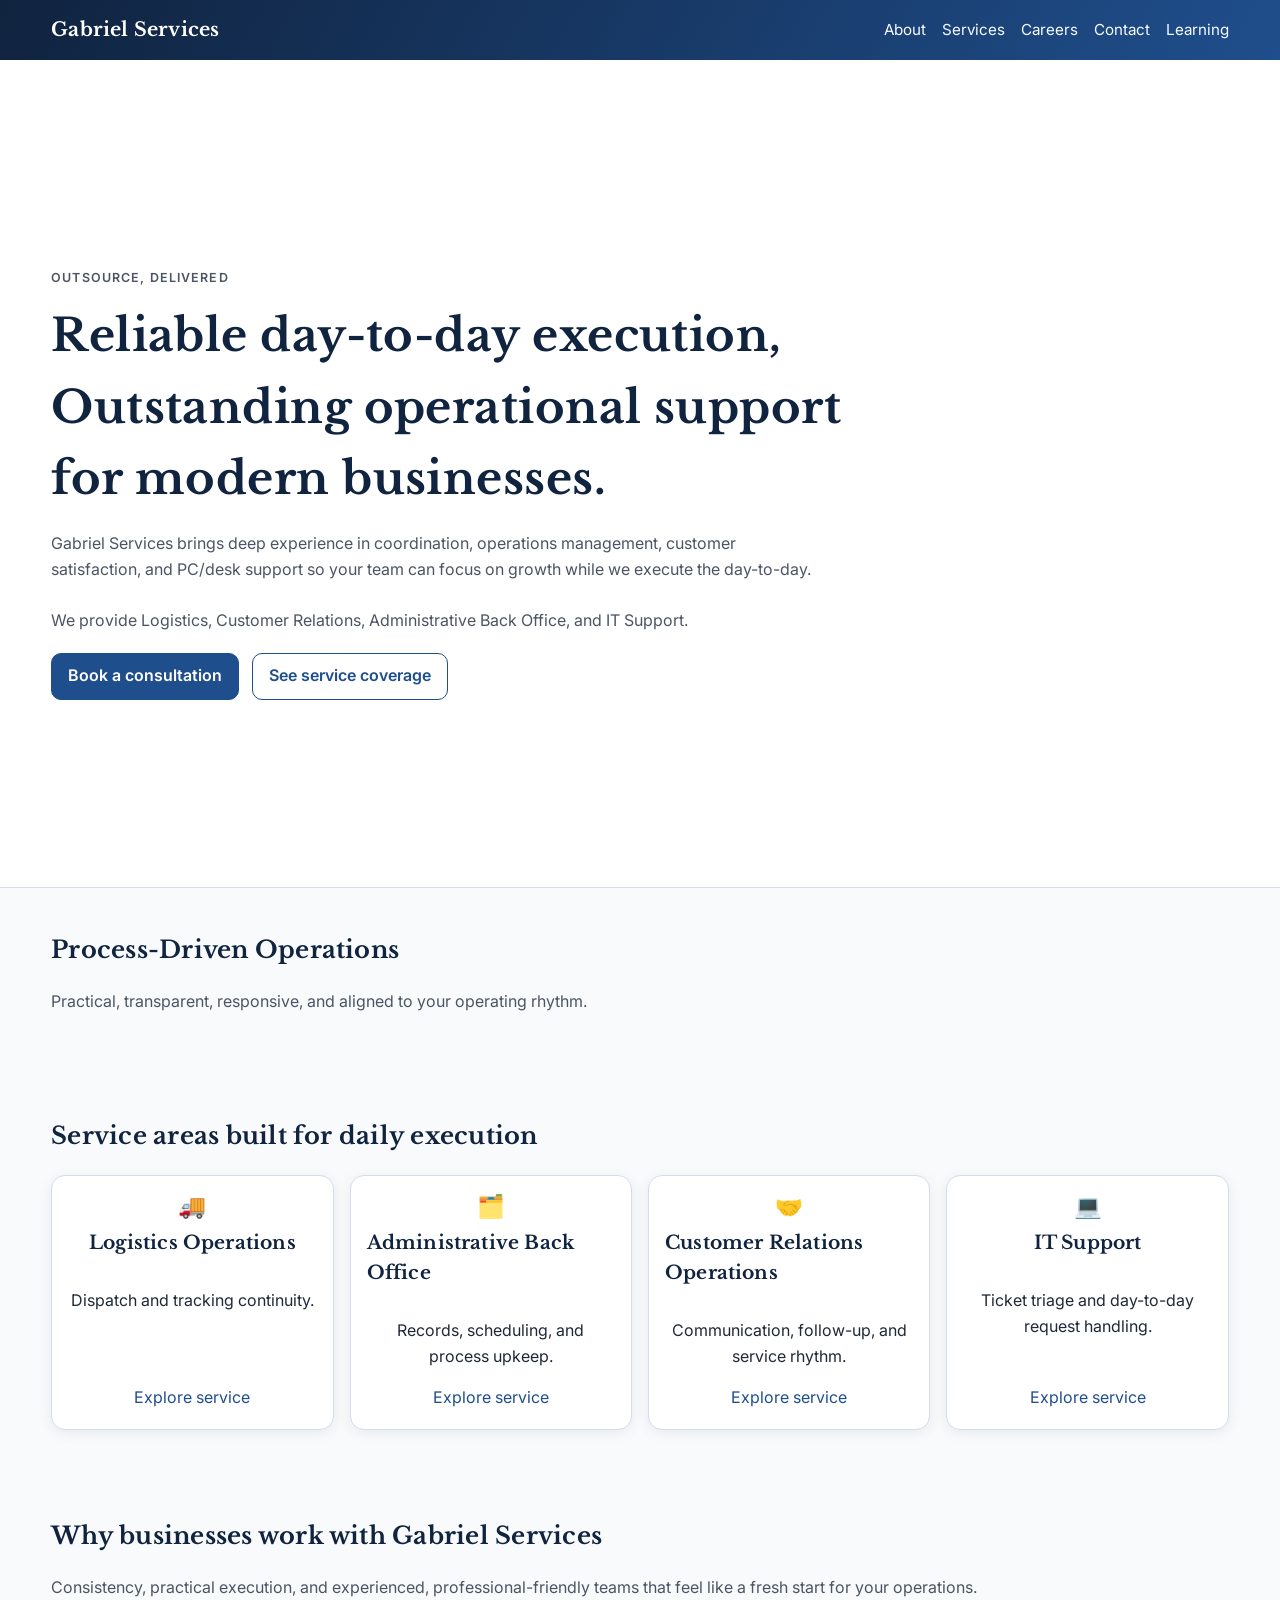
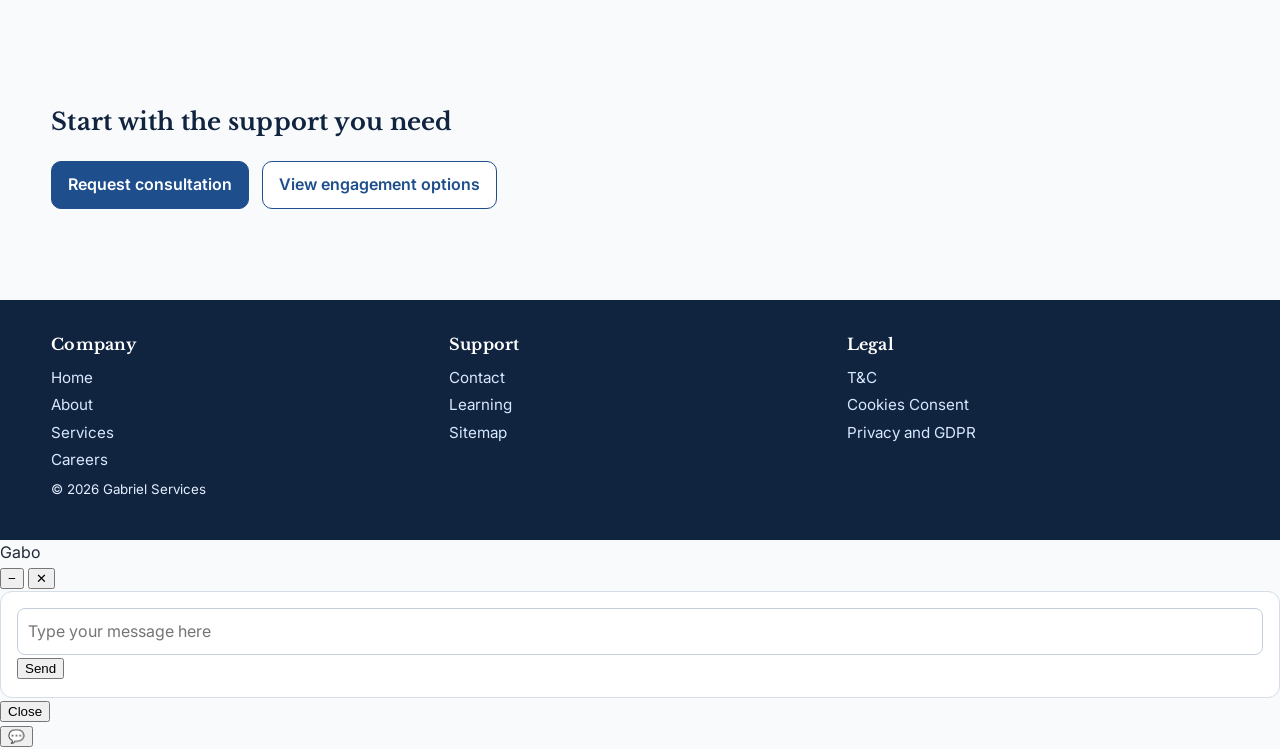
==== commit 01e31250: "Adjust chatbot FAB placement and remove added flow section" ====
--- a/index.html
+++ b/index.html
@@ -23,8 +23,9 @@
       <div class="container topbar">
         <a class="brand serif" href="/myservices/">Gabriel Services</a>
         <nav class="main-nav">
-          <a href="/myservices/about/">About</a><a href="/myservices/careers/">Careers</a
-          ><a href="/myservices/contact/">Contact</a><a href="/myservices/learning/">Learning</a>
+          <a href="/myservices/about/">About</a><a href="/myservices/services/">Services</a
+          ><a href="/myservices/careers/">Careers</a><a href="/myservices/contact/">Contact</a
+          ><a href="/myservices/learning/">Learning</a>
         </nav>
       </div>
     </header>
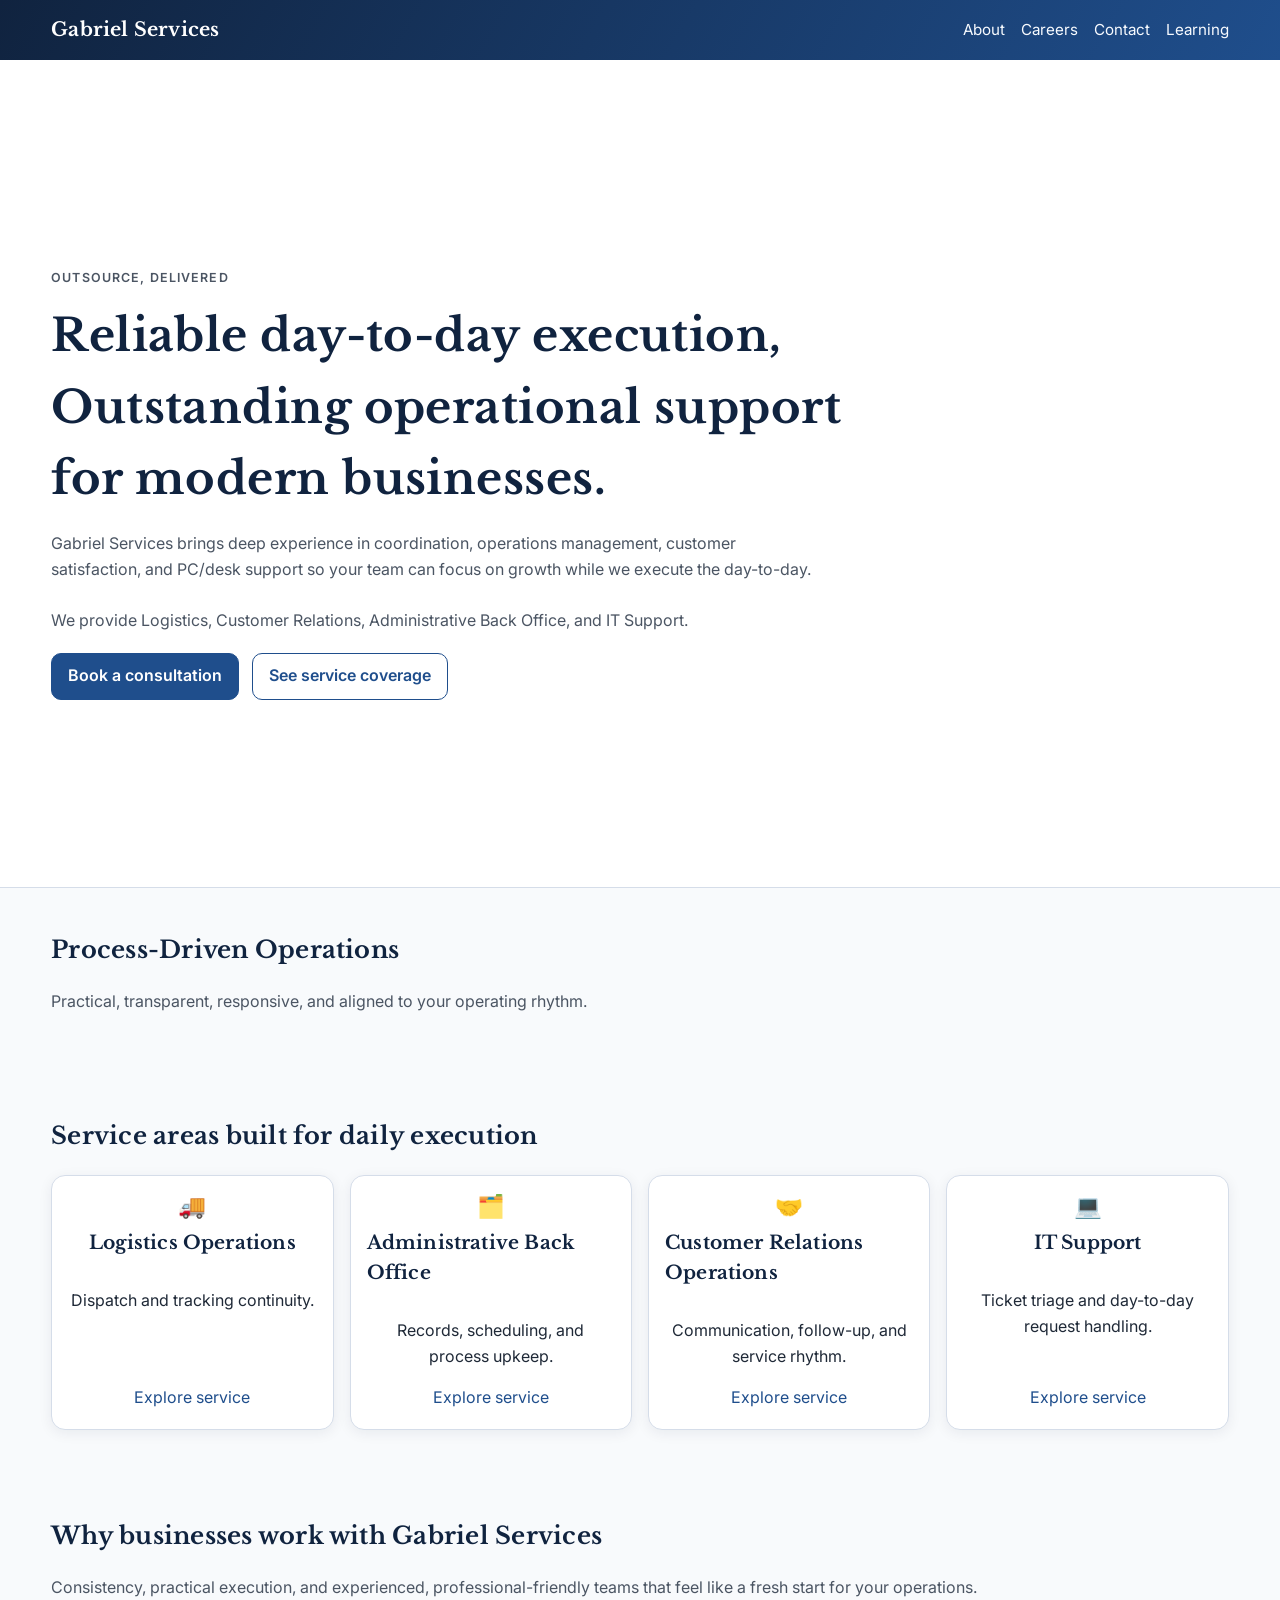
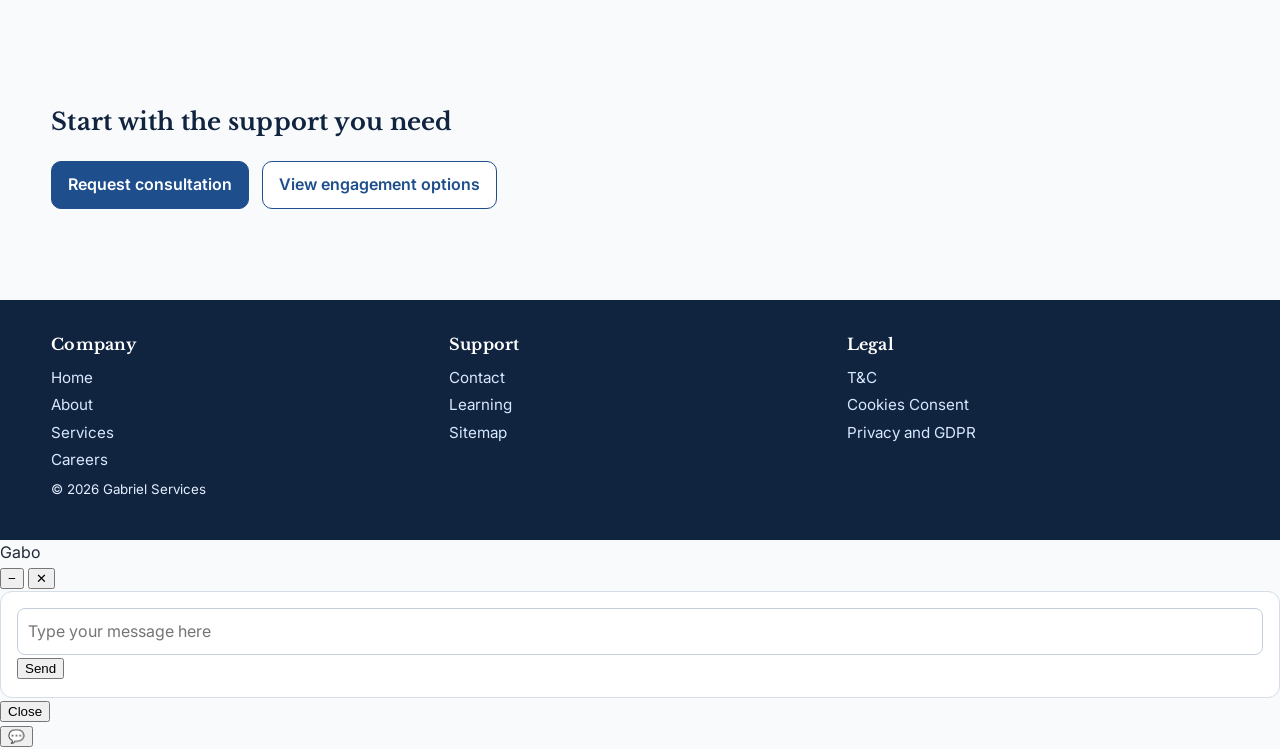
==== commit 0264ffa1: "Merge pull request #60 from unike0dd/codex/remove-services-from-top-nav-menu Remove Services link fr" ====
--- a/index.html
+++ b/index.html
@@ -23,9 +23,8 @@
       <div class="container topbar">
         <a class="brand serif" href="/myservices/">Gabriel Services</a>
         <nav class="main-nav">
-          <a href="/myservices/about/">About</a><a href="/myservices/services/">Services</a
-          ><a href="/myservices/careers/">Careers</a><a href="/myservices/contact/">Contact</a
-          ><a href="/myservices/learning/">Learning</a>
+          <a href="/myservices/about/">About</a><a href="/myservices/careers/">Careers</a
+          ><a href="/myservices/contact/">Contact</a><a href="/myservices/learning/">Learning</a>
         </nav>
       </div>
     </header>
